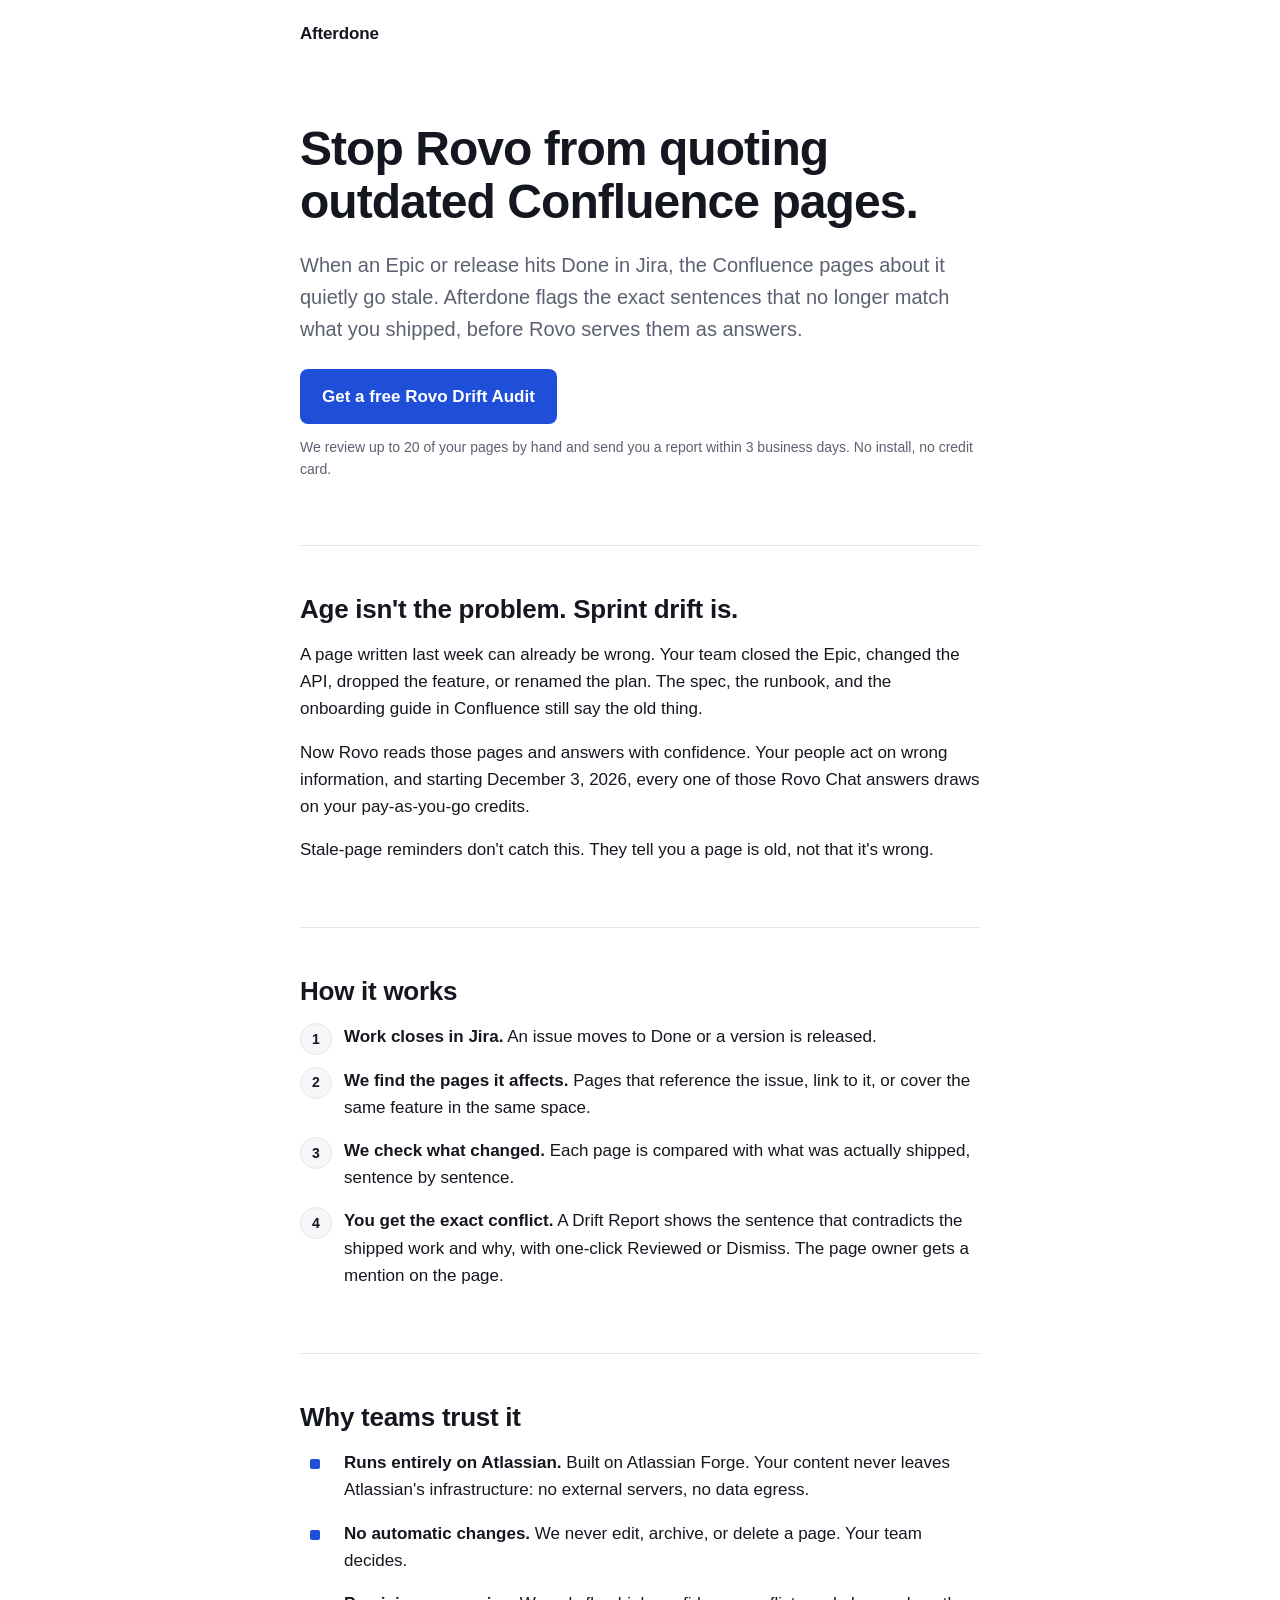
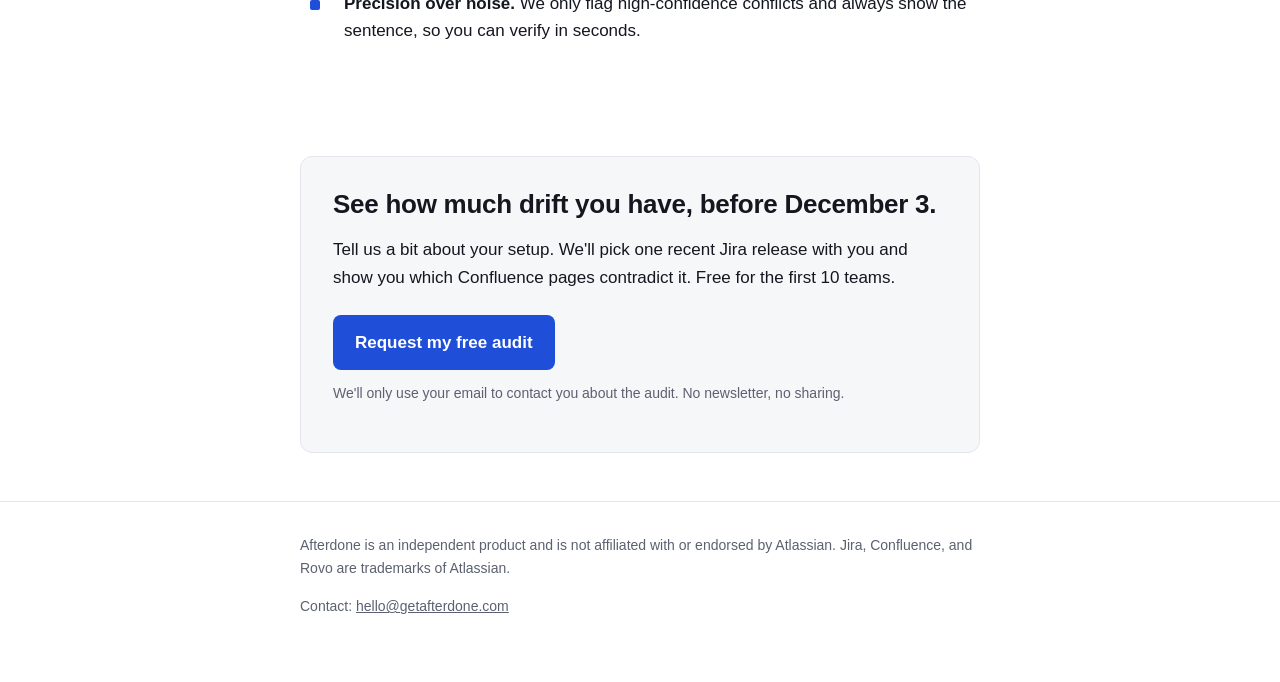
==== index.html @ 90072fae "Create index.html for Afterdone landing page This HTML file serves as the landing page for Afterdone" ====
<!doctype html>
<html lang="en">
<head>
<meta charset="utf-8">
<meta name="viewport" content="width=device-width, initial-scale=1">
<title>Afterdone: catch Confluence pages that drift after Jira releases</title>
<meta name="description" content="Afterdone flags the exact Confluence sentences that no longer match what you shipped in Jira, before Rovo quotes them. Runs entirely on Atlassian.">
<style>
:root{--ink:#14171f;--muted:#5b6170;--line:#e4e6eb;--bg:#fff;--soft:#f6f7f9;--accent:#1f4fd8;--accent-ink:#fff}
*{box-sizing:border-box}
body{margin:0;background:var(--bg);color:var(--ink);font:17px/1.6 -apple-system,BlinkMacSystemFont,"Segoe UI",Inter,Roboto,Helvetica,Arial,sans-serif}
.wrap{max-width:720px;margin:0 auto;padding:0 20px}
header{padding:20px 0}
.logo{font-weight:700;letter-spacing:-.01em}
.hero{padding:56px 0 48px}
h1{font-size:clamp(32px,6vw,48px);line-height:1.1;letter-spacing:-.02em;margin:0 0 20px}
h2{font-size:26px;line-height:1.2;letter-spacing:-.01em;margin:0 0 16px}
p{margin:0 0 16px}
.lead{font-size:20px;color:var(--muted)}
.btn{display:inline-block;background:var(--accent);color:var(--accent-ink);text-decoration:none;font-weight:600;padding:14px 22px;border-radius:8px;margin:8px 0 12px}
.btn:hover{filter:brightness(1.1)}
.note{font-size:14px;color:var(--muted)}
section{padding:48px 0;border-top:1px solid var(--line)}
ol,ul{margin:0;padding:0;list-style:none}
li{margin:0 0 16px;padding-left:44px;position:relative}
ol{counter-reset:s}
ol li::before{counter-increment:s;content:counter(s);position:absolute;left:0;top:0;width:30px;height:30px;border-radius:50%;background:var(--soft);border:1px solid var(--line);font-weight:700;font-size:14px;display:flex;align-items:center;justify-content:center}
ul li::before{content:"";position:absolute;left:10px;top:10px;width:10px;height:10px;border-radius:2px;background:var(--accent)}
.cta{background:var(--soft);border:1px solid var(--line);border-radius:12px;padding:32px;margin:48px 0}
footer{padding:32px 0 48px;border-top:1px solid var(--line);font-size:14px;color:var(--muted)}
footer a{color:inherit}
</style>
</head>
<body>
<div class="wrap">
<header><span class="logo">Afterdone</span></header>

<div class="hero">
<h1>Stop Rovo from quoting outdated Confluence pages.</h1>
<p class="lead">When an Epic or release hits Done in Jira, the Confluence pages about it quietly go stale. Afterdone flags the exact sentences that no longer match what you shipped, before Rovo serves them as answers.</p>
<a class="btn" href="https://tally.so/r/LDpX9y">Get a free Rovo Drift Audit</a>
<p class="note">We review up to 20 of your pages by hand and send you a report within 3 business days. No install, no credit card.</p>
</div>

<section>
<h2>Age isn't the problem. Sprint drift is.</h2>
<p>A page written last week can already be wrong. Your team closed the Epic, changed the API, dropped the feature, or renamed the plan. The spec, the runbook, and the onboarding guide in Confluence still say the old thing.</p>
<p>Now Rovo reads those pages and answers with confidence. Your people act on wrong information, and starting December 3, 2026, every one of those Rovo Chat answers draws on your pay-as-you-go credits.</p>
<p>Stale-page reminders don't catch this. They tell you a page is old, not that it's wrong.</p>
</section>

<section>
<h2>How it works</h2>
<ol>
<li><strong>Work closes in Jira.</strong> An issue moves to Done or a version is released.</li>
<li><strong>We find the pages it affects.</strong> Pages that reference the issue, link to it, or cover the same feature in the same space.</li>
<li><strong>We check what changed.</strong> Each page is compared with what was actually shipped, sentence by sentence.</li>
<li><strong>You get the exact conflict.</strong> A Drift Report shows the sentence that contradicts the shipped work and why, with one-click Reviewed or Dismiss. The page owner gets a mention on the page.</li>
</ol>
</section>

<section>
<h2>Why teams trust it</h2>
<ul>
<li><strong>Runs entirely on Atlassian.</strong> Built on Atlassian Forge. Your content never leaves Atlassian's infrastructure: no external servers, no data egress.</li>
<li><strong>No automatic changes.</strong> We never edit, archive, or delete a page. Your team decides.</li>
<li><strong>Precision over noise.</strong> We only flag high-confidence conflicts and always show the sentence, so you can verify in seconds.</li>
</ul>
</section>

<div class="cta">
<h2>See how much drift you have, before December 3.</h2>
<p>Tell us a bit about your setup. We'll pick one recent Jira release with you and show you which Confluence pages contradict it. Free for the first 10 teams.</p>
<a class="btn" href="https://tally.so/r/LDpX9y">Request my free audit</a>
<p class="note">We'll only use your email to contact you about the audit. No newsletter, no sharing.</p>
</div>
</div>

<footer>
<div class="wrap">
<p>Afterdone is an independent product and is not affiliated with or endorsed by Atlassian. Jira, Confluence, and Rovo are trademarks of Atlassian.</p>
<p>Contact: <a href="mailto:hello@getafterdone.com">hello@getafterdone.com</a></p>
</div>
</footer>
</body>
</html>
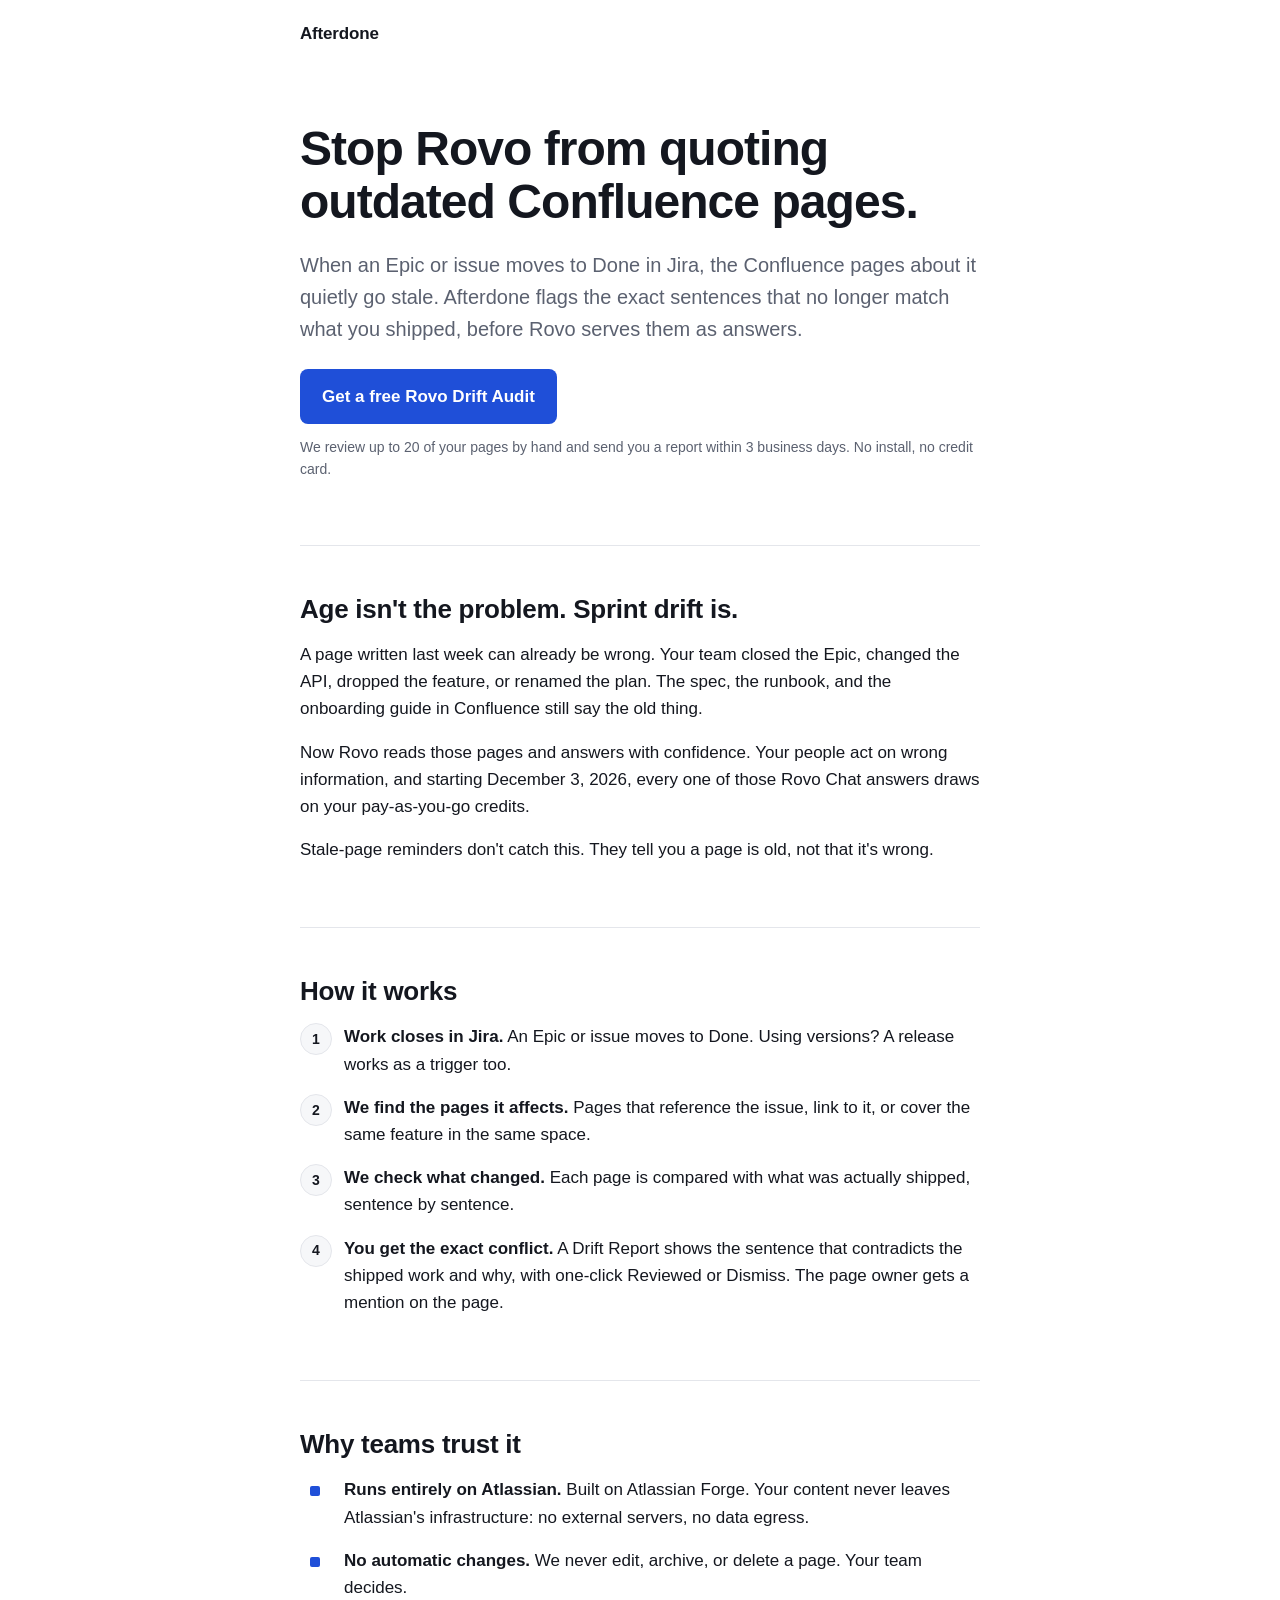
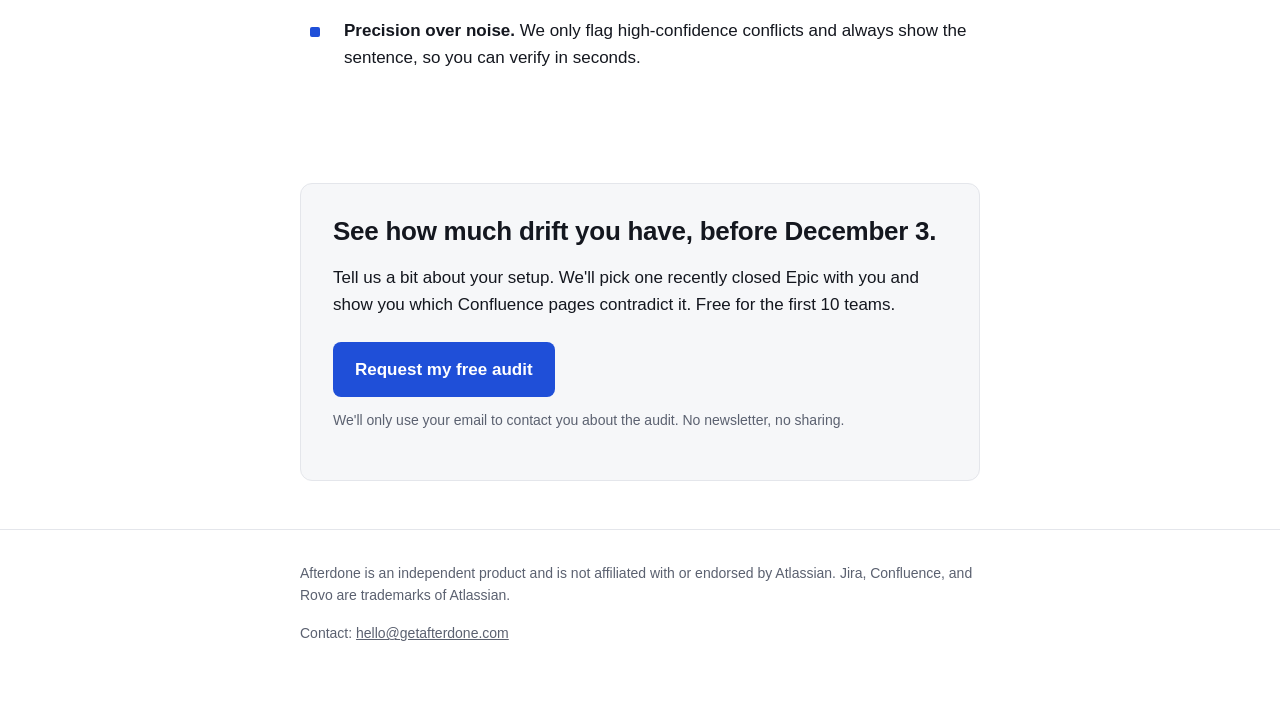
==== commit aa93fc99: "Lead with Epic/issue Done as trigger, releases secondary" ====
--- a/index.html
+++ b/index.html
@@ -3,7 +3,7 @@
 <head>
 <meta charset="utf-8">
 <meta name="viewport" content="width=device-width, initial-scale=1">
-<title>Afterdone: catch Confluence pages that drift after Jira releases</title>
+<title>Afterdone: catch Confluence pages that drift after Jira work ships</title>
 <meta name="description" content="Afterdone flags the exact Confluence sentences that no longer match what you shipped in Jira, before Rovo quotes them. Runs entirely on Atlassian.">
 <style>
 :root{--ink:#14171f;--muted:#5b6170;--line:#e4e6eb;--bg:#fff;--soft:#f6f7f9;--accent:#1f4fd8;--accent-ink:#fff}
@@ -37,7 +37,7 @@
 
 <div class="hero">
 <h1>Stop Rovo from quoting outdated Confluence pages.</h1>
-<p class="lead">When an Epic or release hits Done in Jira, the Confluence pages about it quietly go stale. Afterdone flags the exact sentences that no longer match what you shipped, before Rovo serves them as answers.</p>
+<p class="lead">When an Epic or issue moves to Done in Jira, the Confluence pages about it quietly go stale. Afterdone flags the exact sentences that no longer match what you shipped, before Rovo serves them as answers.</p>
 <a class="btn" href="https://tally.so/r/LDpX9y">Get a free Rovo Drift Audit</a>
 <p class="note">We review up to 20 of your pages by hand and send you a report within 3 business days. No install, no credit card.</p>
 </div>
@@ -52,7 +52,7 @@
 <section>
 <h2>How it works</h2>
 <ol>
-<li><strong>Work closes in Jira.</strong> An issue moves to Done or a version is released.</li>
+<li><strong>Work closes in Jira.</strong> An Epic or issue moves to Done. Using versions? A release works as a trigger too.</li>
 <li><strong>We find the pages it affects.</strong> Pages that reference the issue, link to it, or cover the same feature in the same space.</li>
 <li><strong>We check what changed.</strong> Each page is compared with what was actually shipped, sentence by sentence.</li>
 <li><strong>You get the exact conflict.</strong> A Drift Report shows the sentence that contradicts the shipped work and why, with one-click Reviewed or Dismiss. The page owner gets a mention on the page.</li>
@@ -70,7 +70,7 @@
 
 <div class="cta">
 <h2>See how much drift you have, before December 3.</h2>
-<p>Tell us a bit about your setup. We'll pick one recent Jira release with you and show you which Confluence pages contradict it. Free for the first 10 teams.</p>
+<p>Tell us a bit about your setup. We'll pick one recently closed Epic with you and show you which Confluence pages contradict it. Free for the first 10 teams.</p>
 <a class="btn" href="https://tally.so/r/LDpX9y">Request my free audit</a>
 <p class="note">We'll only use your email to contact you about the audit. No newsletter, no sharing.</p>
 </div>
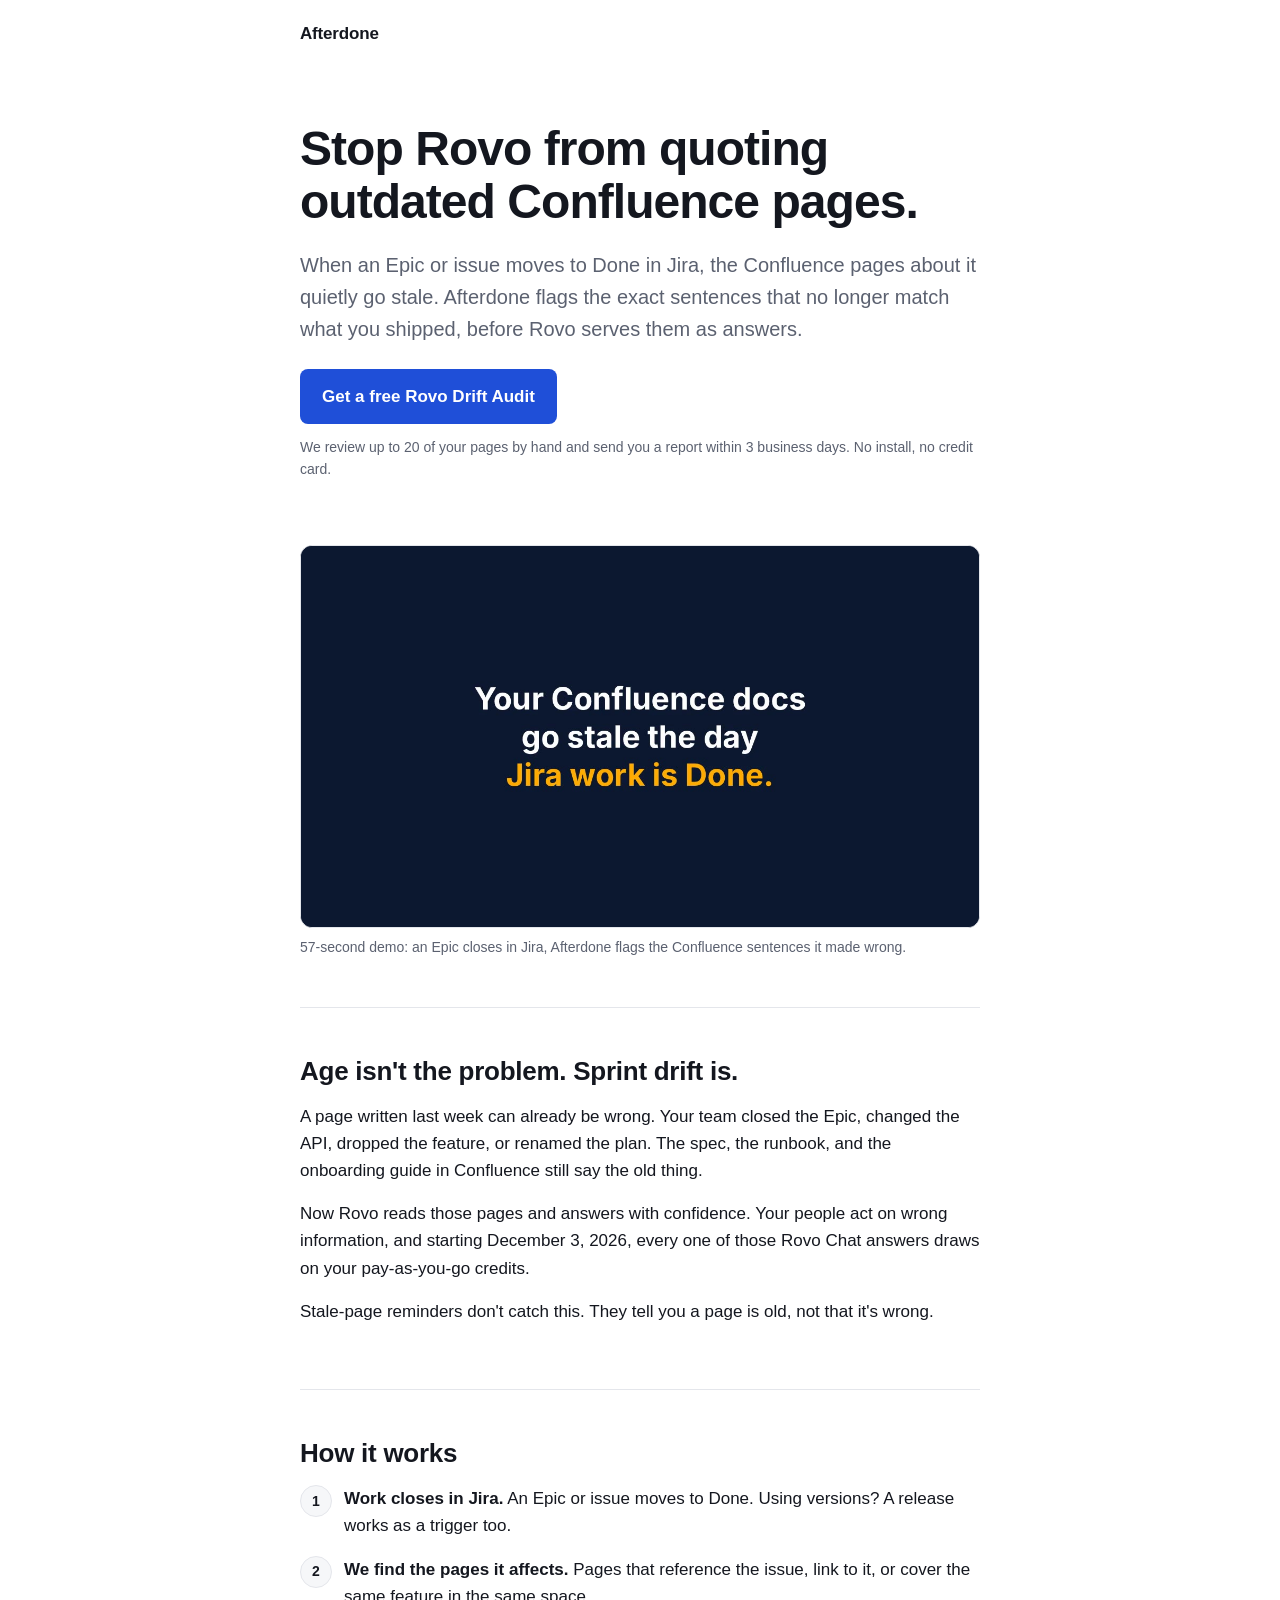
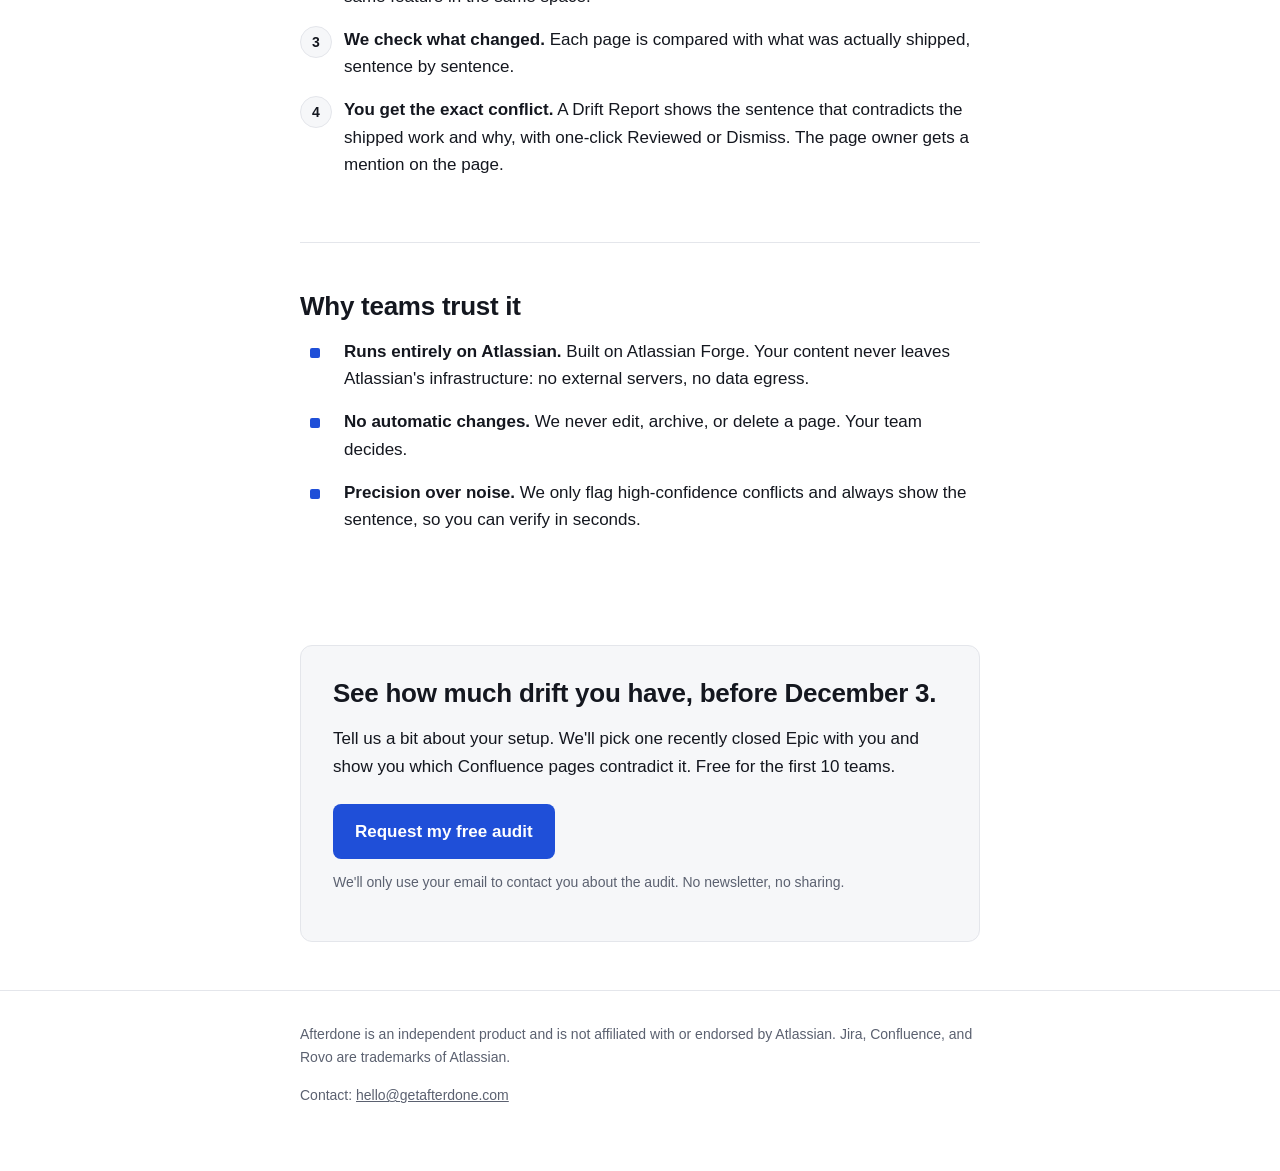
==== commit 33147335: "Add demo video below hero" ====
--- a/index.html
+++ b/index.html
@@ -29,6 +29,9 @@
 .cta{background:var(--soft);border:1px solid var(--line);border-radius:12px;padding:32px;margin:48px 0}
 footer{padding:32px 0 48px;border-top:1px solid var(--line);font-size:14px;color:var(--muted)}
 footer a{color:inherit}
+.demo{margin:0 0 48px}
+.demo video{display:block;width:100%;height:auto;border-radius:12px;border:1px solid var(--line);background:#0d1830}
+.demo figcaption{font-size:14px;color:var(--muted);margin-top:8px}
 </style>
 </head>
 <body>
@@ -41,6 +44,13 @@
 <a class="btn" href="https://tally.so/r/LDpX9y">Get a free Rovo Drift Audit</a>
 <p class="note">We review up to 20 of your pages by hand and send you a report within 3 business days. No install, no credit card.</p>
 </div>
+
+<figure class="demo">
+<video autoplay muted loop playsinline preload="metadata" poster="media/afterdone-demo-poster.jpg" aria-label="Afterdone demo: a Jira issue moves to Done and the Drift Report shows the Confluence sentences that now contradict it">
+<source src="media/afterdone-demo.mp4" type="video/mp4">
+</video>
+<figcaption>57-second demo: an Epic closes in Jira, Afterdone flags the Confluence sentences it made wrong.</figcaption>
+</figure>
 
 <section>
 <h2>Age isn't the problem. Sprint drift is.</h2>
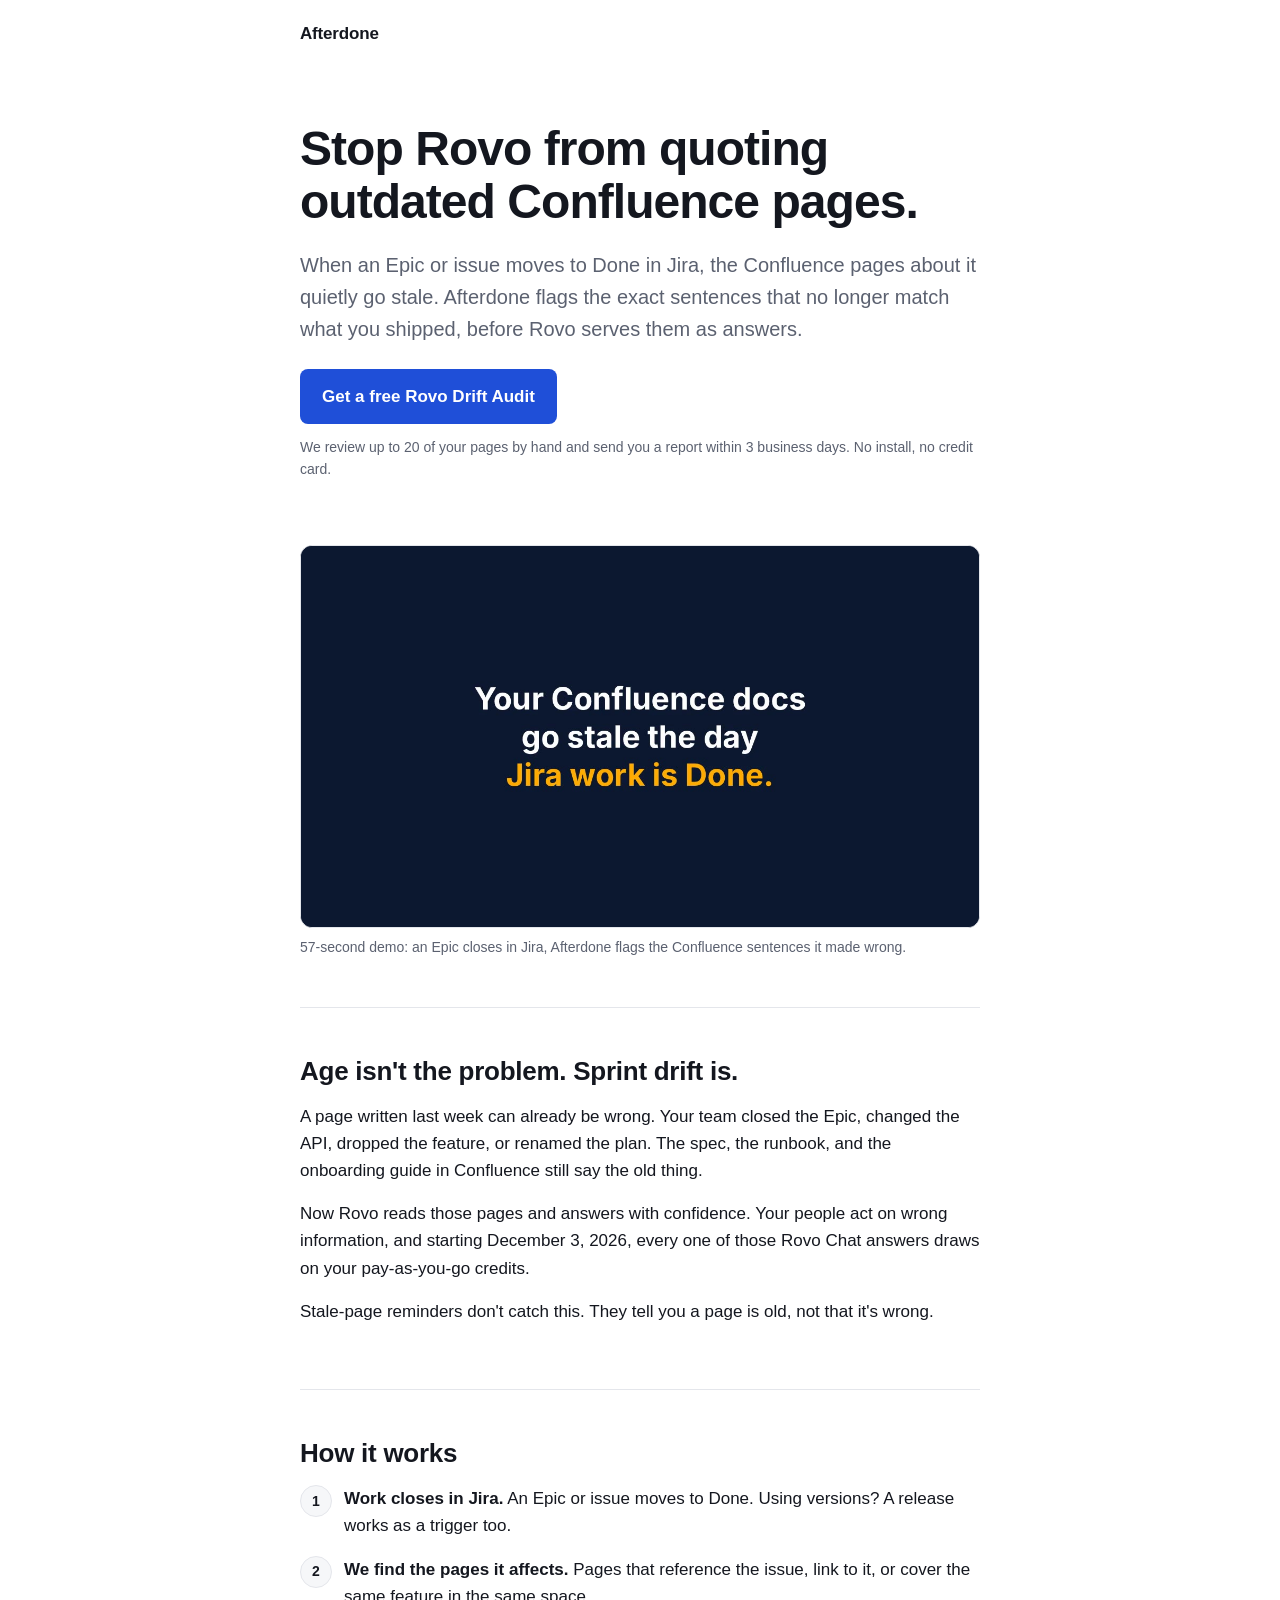
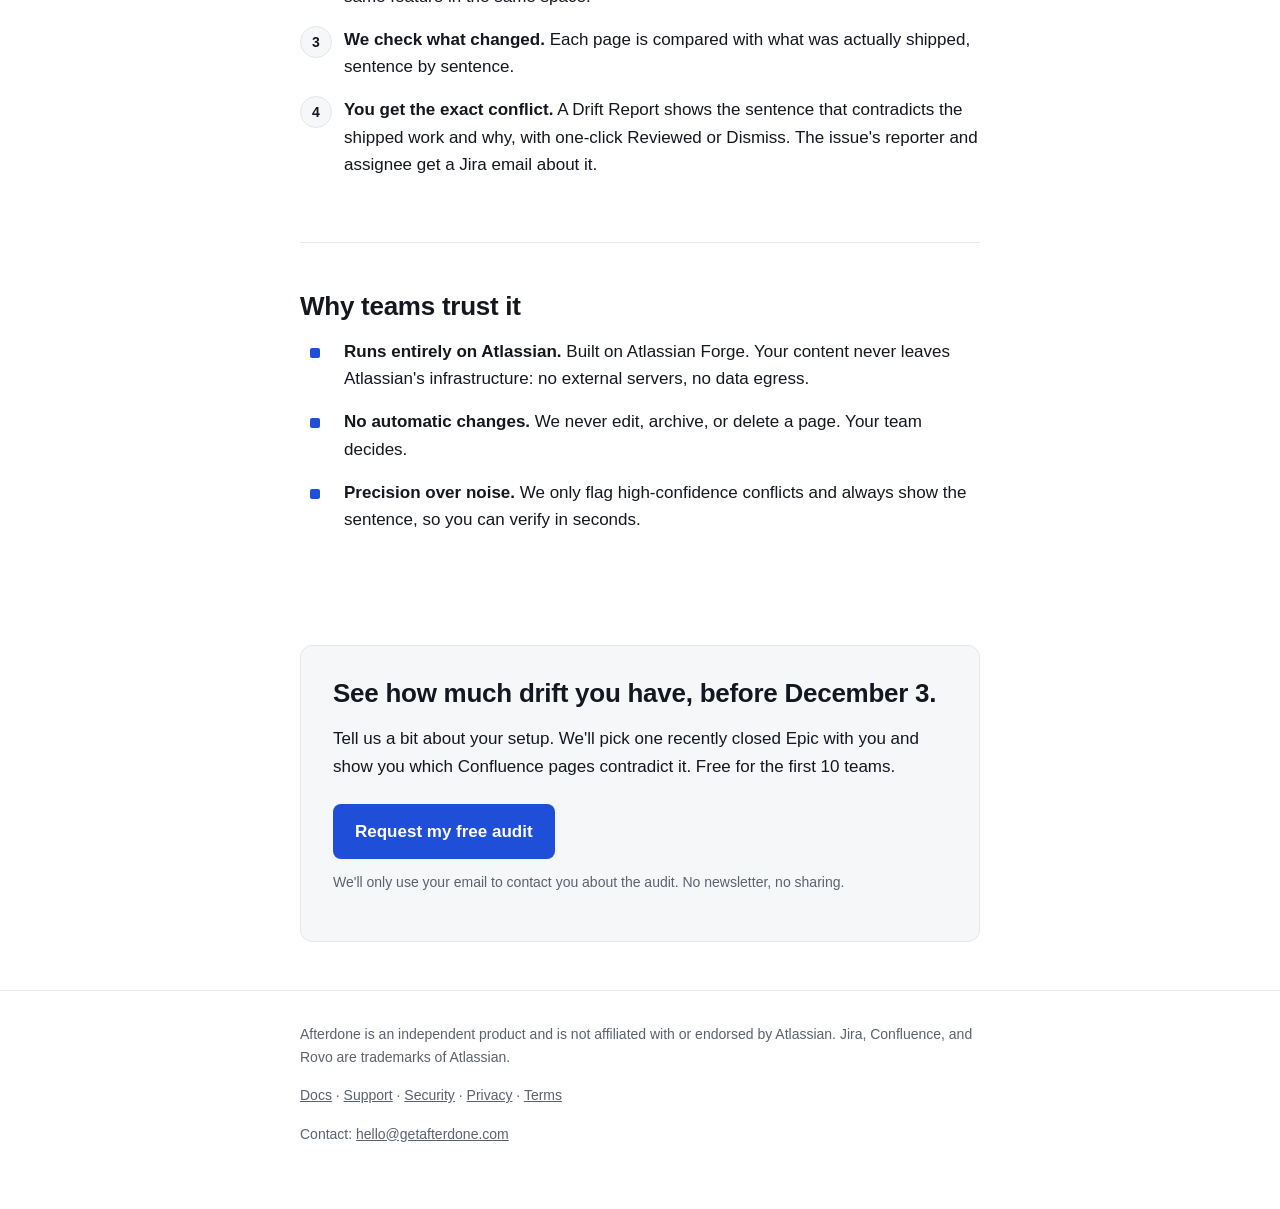
==== commit 80131935: "Footer links to docs, support, security, privacy, terms; fix notification copy" ====
--- a/index.html
+++ b/index.html
@@ -65,7 +65,7 @@
 <li><strong>Work closes in Jira.</strong> An Epic or issue moves to Done. Using versions? A release works as a trigger too.</li>
 <li><strong>We find the pages it affects.</strong> Pages that reference the issue, link to it, or cover the same feature in the same space.</li>
 <li><strong>We check what changed.</strong> Each page is compared with what was actually shipped, sentence by sentence.</li>
-<li><strong>You get the exact conflict.</strong> A Drift Report shows the sentence that contradicts the shipped work and why, with one-click Reviewed or Dismiss. The page owner gets a mention on the page.</li>
+<li><strong>You get the exact conflict.</strong> A Drift Report shows the sentence that contradicts the shipped work and why, with one-click Reviewed or Dismiss. The issue's reporter and assignee get a Jira email about it.</li>
 </ol>
 </section>
 
@@ -89,6 +89,7 @@
 <footer>
 <div class="wrap">
 <p>Afterdone is an independent product and is not affiliated with or endorsed by Atlassian. Jira, Confluence, and Rovo are trademarks of Atlassian.</p>
+<p><a href="/docs/">Docs</a> · <a href="/support/">Support</a> · <a href="/security/">Security</a> · <a href="/privacy/">Privacy</a> · <a href="/terms/">Terms</a></p>
 <p>Contact: <a href="mailto:hello@getafterdone.com">hello@getafterdone.com</a></p>
 </div>
 </footer>
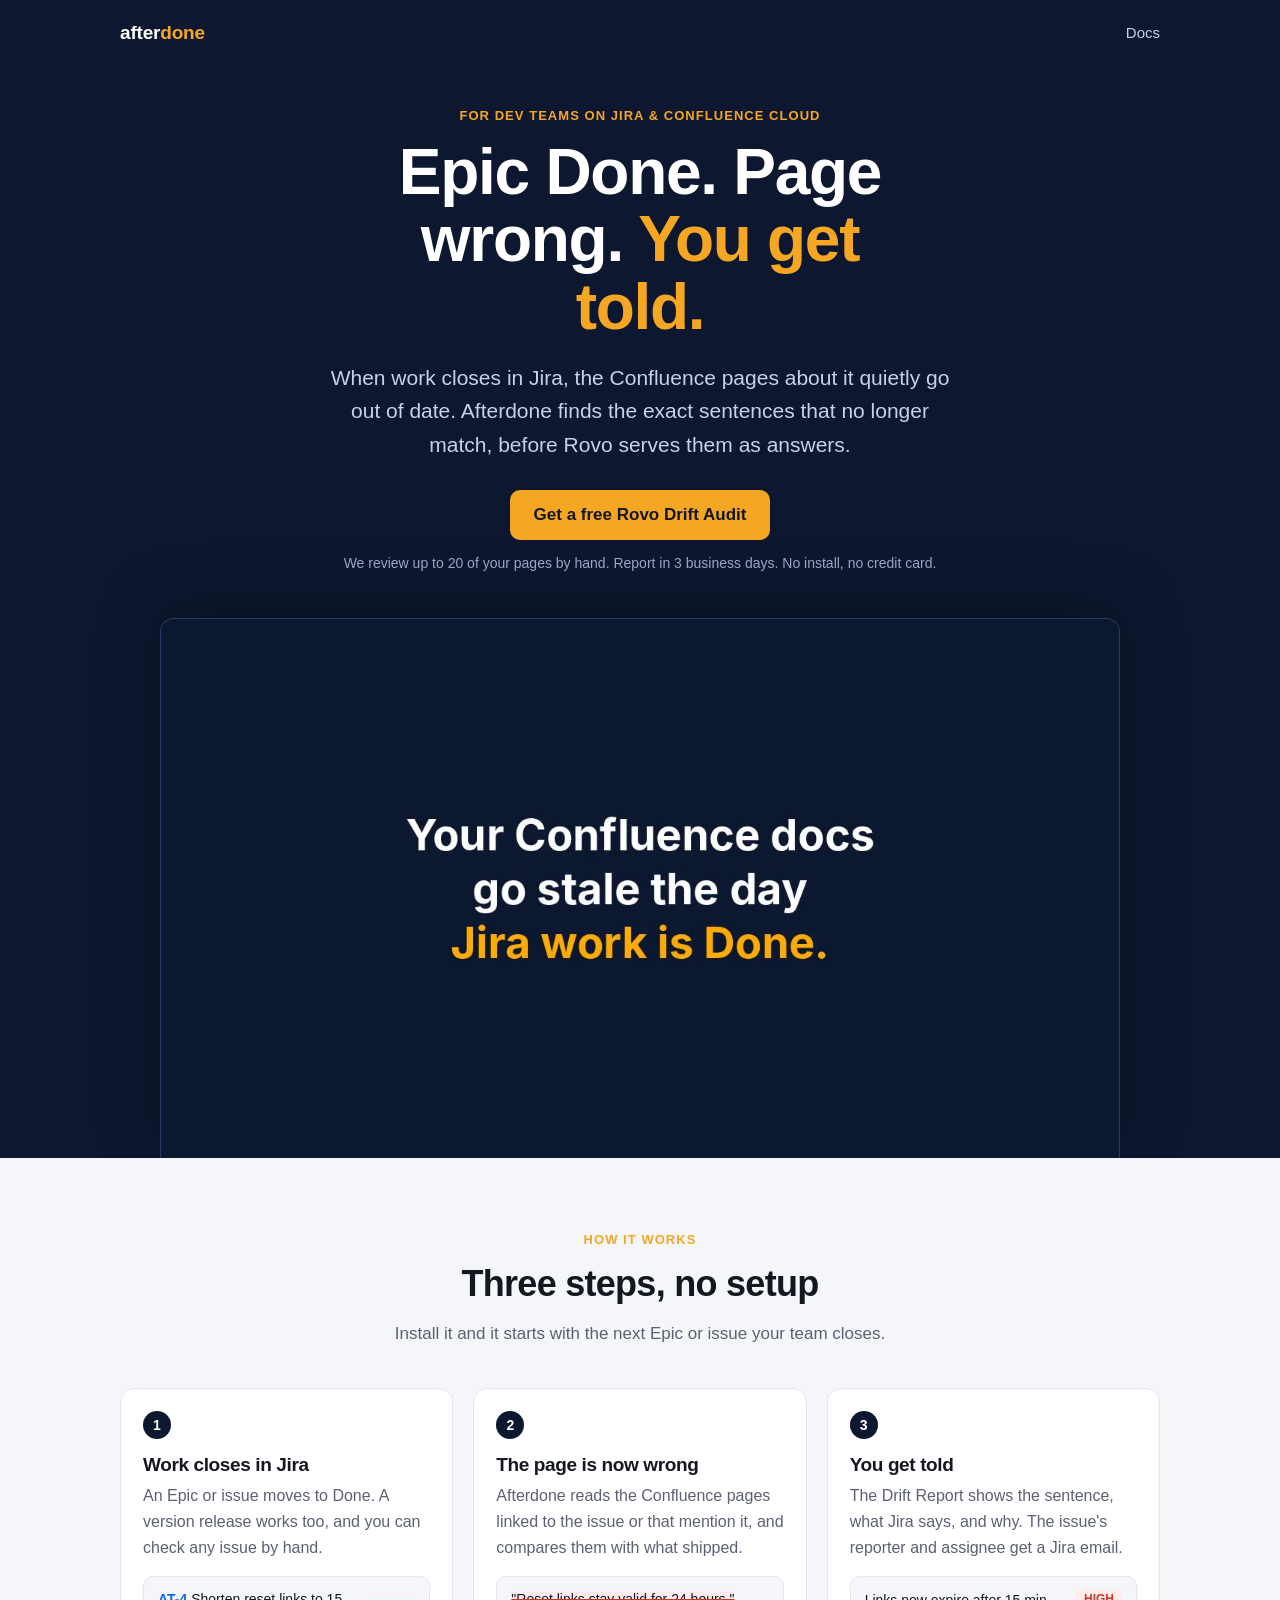
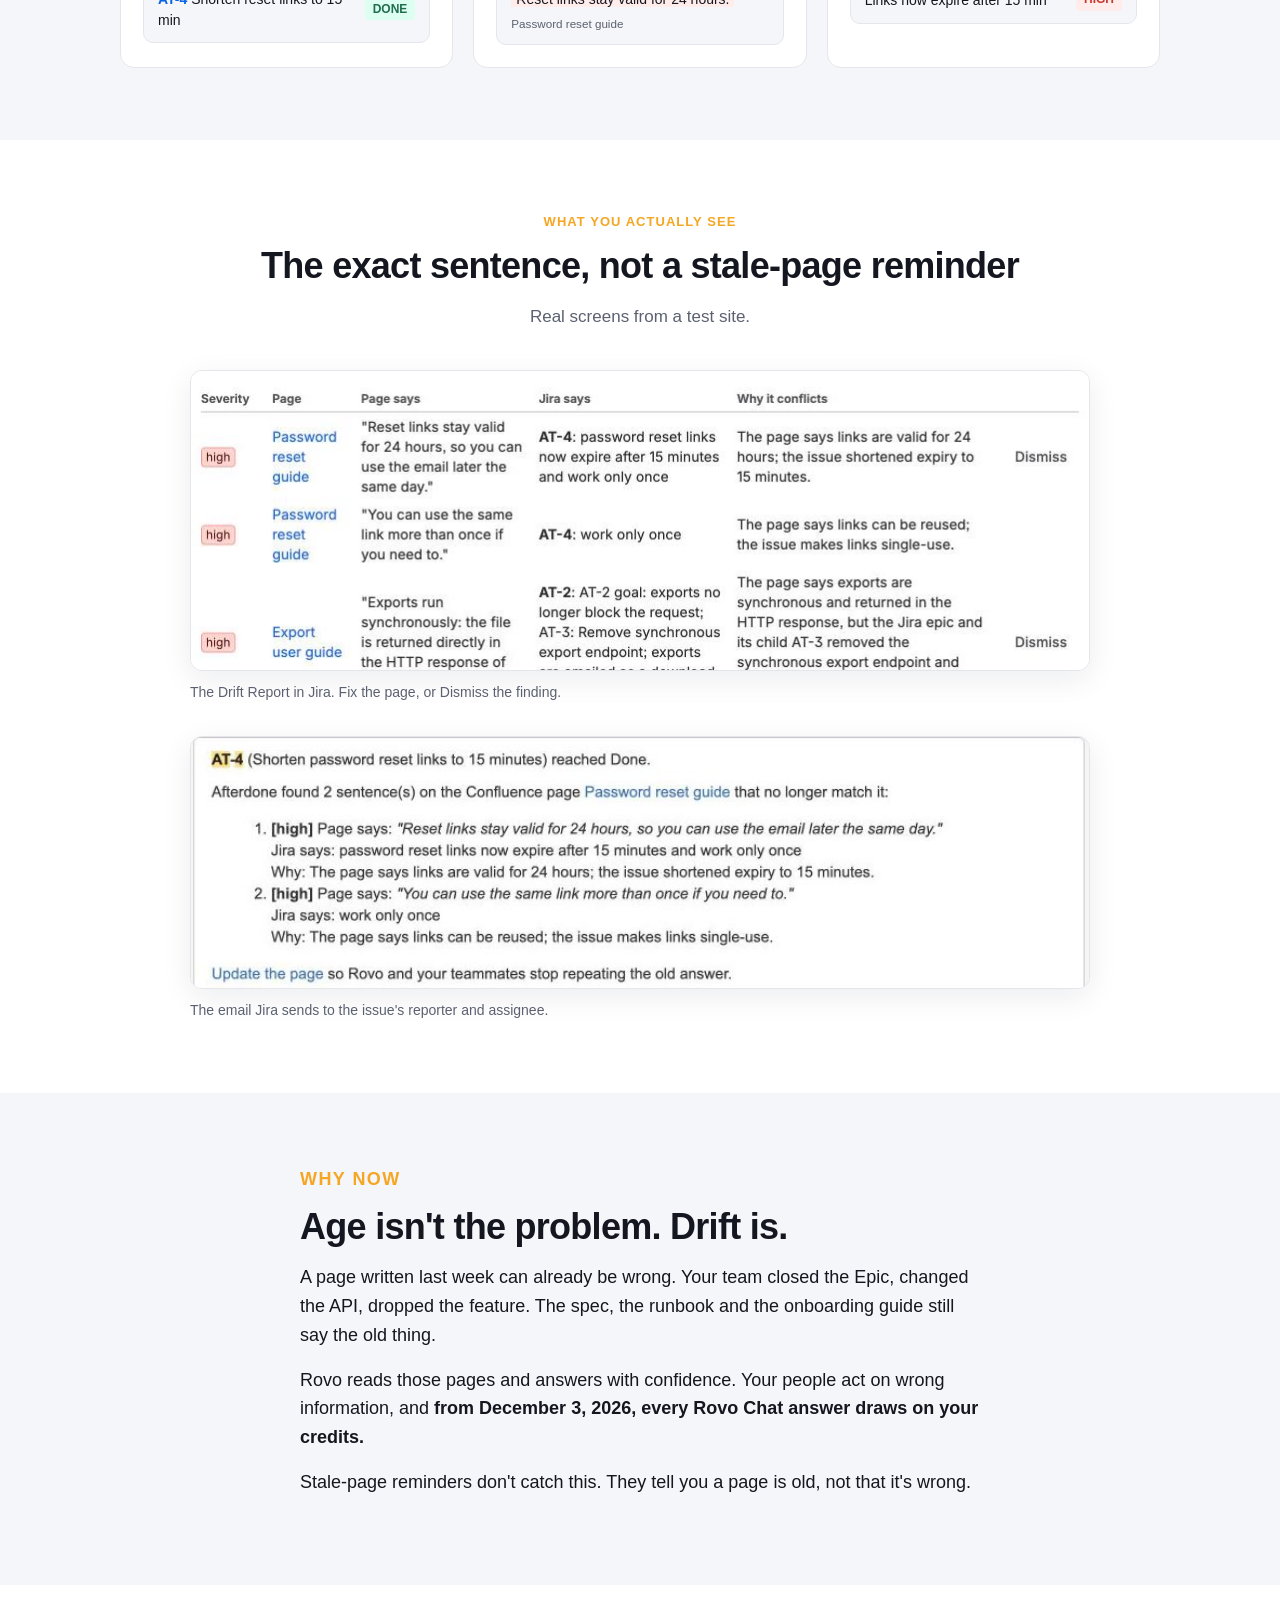
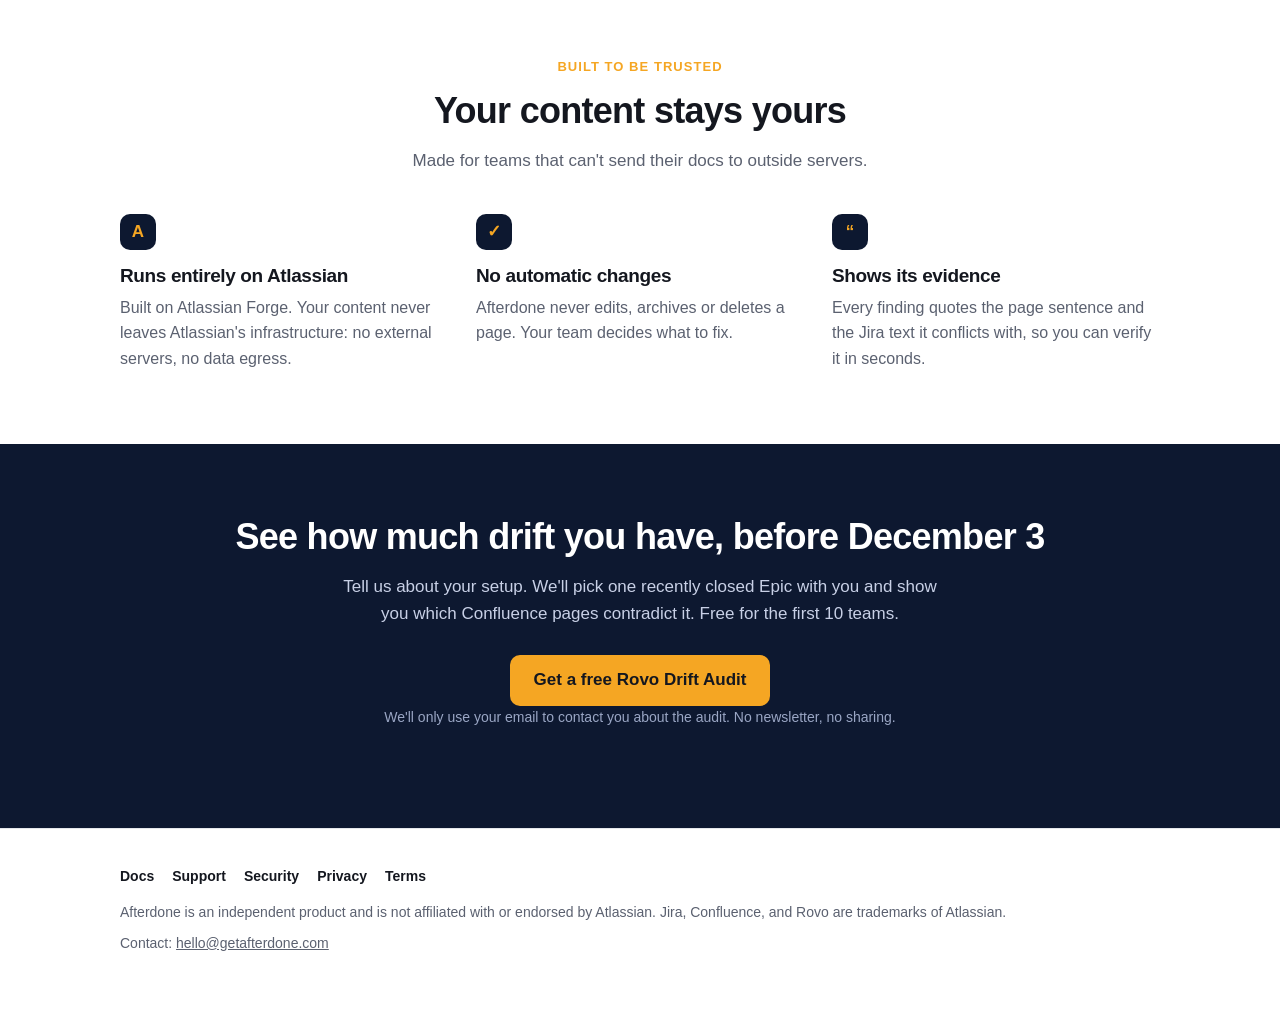
==== commit fd1b5a83: "Restyle landing: clearer hierarchy, product proof, single CTA" ====
--- a/index.html
+++ b/index.html
@@ -4,94 +4,209 @@
 <meta charset="utf-8">
 <meta name="viewport" content="width=device-width, initial-scale=1">
 <title>Afterdone: catch Confluence pages that drift after Jira work ships</title>
-<meta name="description" content="Afterdone flags the exact Confluence sentences that no longer match what you shipped in Jira, before Rovo quotes them. Runs entirely on Atlassian.">
+<meta name="description" content="When an Epic moves to Done in Jira, Afterdone finds the Confluence sentences it made wrong and tells you, before Rovo quotes them. Runs entirely on Atlassian.">
+<meta property="og:title" content="Afterdone: Epic Done. Page wrong. You get told.">
+<meta property="og:description" content="Afterdone finds the Confluence sentences that Jira work made wrong, before Rovo quotes them.">
+<meta property="og:image" content="https://getafterdone.com/media/drift-report.jpg">
+<meta name="theme-color" content="#0d1830">
 <style>
-:root{--ink:#14171f;--muted:#5b6170;--line:#e4e6eb;--bg:#fff;--soft:#f6f7f9;--accent:#1f4fd8;--accent-ink:#fff}
+:root{--navy:#0d1830;--navy-2:#16244a;--ink:#14171f;--muted:#5b6170;--line:#e4e6eb;--bg:#fff;--soft:#f5f6f9;--amber:#f5a623;--amber-ink:#14171f;--red:#c9372c;--red-bg:#ffeceb;--green:#216e4e;--green-bg:#dcfff1}
 *{box-sizing:border-box}
+html{-webkit-text-size-adjust:100%}
 body{margin:0;background:var(--bg);color:var(--ink);font:17px/1.6 -apple-system,BlinkMacSystemFont,"Segoe UI",Inter,Roboto,Helvetica,Arial,sans-serif}
-.wrap{max-width:720px;margin:0 auto;padding:0 20px}
-header{padding:20px 0}
-.logo{font-weight:700;letter-spacing:-.01em}
-.hero{padding:56px 0 48px}
-h1{font-size:clamp(32px,6vw,48px);line-height:1.1;letter-spacing:-.02em;margin:0 0 20px}
-h2{font-size:26px;line-height:1.2;letter-spacing:-.01em;margin:0 0 16px}
+img,video{max-width:100%;display:block}
+a{color:inherit}
+.wrap{max-width:1080px;margin:0 auto;padding:0 20px}
+.narrow{max-width:720px}
+.btn{display:inline-block;background:var(--amber);color:var(--amber-ink);text-decoration:none;font-weight:700;padding:15px 24px;border-radius:10px;line-height:1.2}
+.btn:hover{filter:brightness(1.06)}
+.btn:focus-visible{outline:3px solid #fff;outline-offset:3px}
+.note{font-size:14px;color:var(--muted);margin:12px 0 0}
+.eyebrow{font-size:13px;font-weight:700;letter-spacing:.08em;text-transform:uppercase;color:var(--amber);margin:0 0 12px}
+h1,h2,h3{letter-spacing:-.02em;margin:0}
+h2{font-size:clamp(26px,4vw,36px);line-height:1.15;margin-bottom:16px}
+h3{font-size:19px;line-height:1.3;margin-bottom:6px}
 p{margin:0 0 16px}
-.lead{font-size:20px;color:var(--muted)}
-.btn{display:inline-block;background:var(--accent);color:var(--accent-ink);text-decoration:none;font-weight:600;padding:14px 22px;border-radius:8px;margin:8px 0 12px}
-.btn:hover{filter:brightness(1.1)}
-.note{font-size:14px;color:var(--muted)}
-section{padding:48px 0;border-top:1px solid var(--line)}
-ol,ul{margin:0;padding:0;list-style:none}
-li{margin:0 0 16px;padding-left:44px;position:relative}
-ol{counter-reset:s}
-ol li::before{counter-increment:s;content:counter(s);position:absolute;left:0;top:0;width:30px;height:30px;border-radius:50%;background:var(--soft);border:1px solid var(--line);font-weight:700;font-size:14px;display:flex;align-items:center;justify-content:center}
-ul li::before{content:"";position:absolute;left:10px;top:10px;width:10px;height:10px;border-radius:2px;background:var(--accent)}
-.cta{background:var(--soft);border:1px solid var(--line);border-radius:12px;padding:32px;margin:48px 0}
-footer{padding:32px 0 48px;border-top:1px solid var(--line);font-size:14px;color:var(--muted)}
-footer a{color:inherit}
-.demo{margin:0 0 48px}
-.demo video{display:block;width:100%;height:auto;border-radius:12px;border:1px solid var(--line);background:#0d1830}
-.demo figcaption{font-size:14px;color:var(--muted);margin-top:8px}
+
+/* top */
+.top{background:var(--navy);color:#fff}
+.bar{display:flex;align-items:center;justify-content:space-between;padding:18px 0}
+.logo{font-weight:800;font-size:19px;text-decoration:none;color:#fff;letter-spacing:-.01em}
+.logo span{color:var(--amber)}
+.bar .link{font-size:15px;color:#c8d0e6;text-decoration:none}
+.bar .link:hover{color:#fff}
+.hero{padding:40px 0 0;text-align:center}
+.hero h1{font-size:clamp(36px,7vw,64px);line-height:1.05;margin:0 auto 20px;max-width:15ch}
+.hero h1 em{font-style:normal;color:var(--amber)}
+.hero .lead{font-size:clamp(18px,2.4vw,21px);color:#c8d0e6;max-width:640px;margin:0 auto 28px}
+.hero .note{color:#9aa6c4}
+.shot{margin:44px auto 0;max-width:960px;border-radius:14px 14px 0 0;overflow:hidden;box-shadow:0 -10px 60px rgba(0,0,0,.35);border:1px solid #2a3a66;border-bottom:0;background:var(--navy-2)}
+.shot video{width:100%;height:auto;aspect-ratio:16/9;object-fit:cover}
+
+/* flow */
+section{padding:72px 0}
+.soft{background:var(--soft)}
+.center{text-align:center}
+.center .sub{color:var(--muted);max-width:620px;margin:0 auto 40px}
+.flow{display:grid;grid-template-columns:repeat(3,1fr);gap:20px;counter-reset:step}
+.card{background:#fff;border:1px solid var(--line);border-radius:14px;padding:22px;text-align:left;position:relative}
+.card .n{display:inline-flex;align-items:center;justify-content:center;width:28px;height:28px;border-radius:50%;background:var(--navy);color:#fff;font-weight:700;font-size:14px;margin-bottom:14px}
+.card p{color:var(--muted);font-size:16px;margin:0 0 16px}
+.mock{border:1px solid var(--line);border-radius:10px;padding:12px 14px;font-size:14px;line-height:1.45;background:var(--soft)}
+.mock .row{display:flex;align-items:center;justify-content:space-between;gap:10px}
+.key{font-weight:700;color:#0c66e4}
+.lozenge{font-size:12px;font-weight:700;padding:2px 8px;border-radius:4px;text-transform:uppercase;white-space:nowrap}
+.done{background:var(--green-bg);color:var(--green)}
+.high{background:var(--red-bg);color:var(--red)}
+.strike{background:var(--red-bg);text-decoration:line-through;text-decoration-color:var(--red)}
+.mock small{display:block;color:var(--muted);margin-top:6px}
+
+/* proof */
+.proof{display:grid;grid-template-columns:1fr;gap:32px;max-width:900px;margin:0 auto}
+figure{margin:0}
+.frame{border:1px solid var(--line);border-radius:12px;overflow:hidden;background:#fff;box-shadow:0 8px 30px rgba(13,24,48,.08)}
+.frame img{width:100%;height:auto}
+figcaption{font-size:14px;color:var(--muted);margin-top:10px}
+
+/* why */
+.why{display:grid;grid-template-columns:repeat(3,1fr);gap:28px}
+.why p{color:var(--muted);font-size:16px;margin:0}
+.ico{width:36px;height:36px;border-radius:10px;background:var(--navy);color:var(--amber);display:flex;align-items:center;justify-content:center;font-weight:800;margin-bottom:14px}
+
+/* problem */
+.problem p{font-size:18px}
+.problem strong{color:var(--ink)}
+
+/* cta */
+.cta{background:var(--navy);color:#fff;text-align:center}
+.cta h2{color:#fff}
+.cta p{color:#c8d0e6;max-width:600px;margin:0 auto 28px}
+.cta .note{color:#9aa6c4}
+
+footer{padding:36px 0 48px;font-size:14px;color:var(--muted);border-top:1px solid var(--line)}
+footer nav{display:flex;flex-wrap:wrap;gap:6px 18px;margin-bottom:14px}
+footer nav a{text-decoration:none;color:var(--ink);font-weight:600}
+footer nav a:hover{text-decoration:underline}
+footer p{margin:0 0 8px}
+
+@media (max-width:860px){
+  .flow,.why{grid-template-columns:1fr}
+  .proof{grid-template-columns:1fr}
+  section{padding:56px 0}
+}
+@media (max-width:480px){
+  .wrap{padding:0 16px}
+  .hero{padding-top:24px}
+  .btn{display:block;text-align:center}
+  .shot{margin-top:32px;border-radius:10px 10px 0 0}
+  .frame{overflow-x:auto;-webkit-overflow-scrolling:touch}
+  .frame img{width:640px;max-width:none}
+  .proof figcaption::after{content:" Swipe to see more.";}
+}
+@media (prefers-reduced-motion:reduce){.shot video{display:none}.shot{background:url(media/afterdone-demo-poster.jpg) center/cover;aspect-ratio:16/9}}
 </style>
 </head>
 <body>
-<div class="wrap">
-<header><span class="logo">Afterdone</span></header>
-
-<div class="hero">
-<h1>Stop Rovo from quoting outdated Confluence pages.</h1>
-<p class="lead">When an Epic or issue moves to Done in Jira, the Confluence pages about it quietly go stale. Afterdone flags the exact sentences that no longer match what you shipped, before Rovo serves them as answers.</p>
-<a class="btn" href="https://tally.so/r/LDpX9y">Get a free Rovo Drift Audit</a>
-<p class="note">We review up to 20 of your pages by hand and send you a report within 3 business days. No install, no credit card.</p>
+
+<div class="top">
+  <div class="wrap">
+    <div class="bar">
+      <a class="logo" href="/">after<span>done</span></a>
+      <a class="link" href="/docs/">Docs</a>
+    </div>
+    <div class="hero">
+      <p class="eyebrow">For dev teams on Jira &amp; Confluence Cloud</p>
+      <h1>Epic Done. Page wrong. <em>You get told.</em></h1>
+      <p class="lead">When work closes in Jira, the Confluence pages about it quietly go out of date. Afterdone finds the exact sentences that no longer match, before Rovo serves them as answers.</p>
+      <a class="btn" href="https://tally.so/r/LDpX9y">Get a free Rovo Drift Audit</a>
+      <p class="note">We review up to 20 of your pages by hand. Report in 3 business days. No install, no credit card.</p>
+    </div>
+    <div class="shot">
+      <video autoplay muted loop playsinline preload="metadata" poster="media/afterdone-demo-poster.jpg" aria-label="57-second demo: an Epic moves to Done in Jira and Afterdone shows the Confluence sentences that now contradict it"><source src="media/afterdone-demo.mp4" type="video/mp4"></video>
+    </div>
+  </div>
 </div>
 
-<figure class="demo">
-<video autoplay muted loop playsinline preload="metadata" poster="media/afterdone-demo-poster.jpg" aria-label="Afterdone demo: a Jira issue moves to Done and the Drift Report shows the Confluence sentences that now contradict it">
-<source src="media/afterdone-demo.mp4" type="video/mp4">
-</video>
-<figcaption>57-second demo: an Epic closes in Jira, Afterdone flags the Confluence sentences it made wrong.</figcaption>
-</figure>
+<section class="soft">
+  <div class="wrap center">
+    <p class="eyebrow">How it works</p>
+    <h2>Three steps, no setup</h2>
+    <p class="sub">Install it and it starts with the next Epic or issue your team closes.</p>
+    <div class="flow">
+      <div class="card">
+        <span class="n">1</span>
+        <h3>Work closes in Jira</h3>
+        <p>An Epic or issue moves to Done. A version release works too, and you can check any issue by hand.</p>
+        <div class="mock"><div class="row"><span><span class="key">AT-4</span> Shorten reset links to 15 min</span><span class="lozenge done">Done</span></div></div>
+      </div>
+      <div class="card">
+        <span class="n">2</span>
+        <h3>The page is now wrong</h3>
+        <p>Afterdone reads the Confluence pages linked to the issue or that mention it, and compares them with what shipped.</p>
+        <div class="mock"><span class="strike">"Reset links stay valid for 24 hours."</span><small>Password reset guide</small></div>
+      </div>
+      <div class="card">
+        <span class="n">3</span>
+        <h3>You get told</h3>
+        <p>The Drift Report shows the sentence, what Jira says, and why. The issue's reporter and assignee get a Jira email.</p>
+        <div class="mock"><div class="row"><span>Links now expire after 15 min</span><span class="lozenge high">High</span></div></div>
+      </div>
+    </div>
+  </div>
+</section>
 
 <section>
-<h2>Age isn't the problem. Sprint drift is.</h2>
-<p>A page written last week can already be wrong. Your team closed the Epic, changed the API, dropped the feature, or renamed the plan. The spec, the runbook, and the onboarding guide in Confluence still say the old thing.</p>
-<p>Now Rovo reads those pages and answers with confidence. Your people act on wrong information, and starting December 3, 2026, every one of those Rovo Chat answers draws on your pay-as-you-go credits.</p>
-<p>Stale-page reminders don't catch this. They tell you a page is old, not that it's wrong.</p>
+  <div class="wrap">
+    <div class="center"><p class="eyebrow">What you actually see</p><h2>The exact sentence, not a stale-page reminder</h2><p class="sub">Real screens from a test site.</p></div>
+    <div class="proof">
+      <figure>
+        <div class="frame"><img src="media/drift-report.jpg" width="900" height="300" loading="lazy" alt="Drift Report table: each row shows severity, the Confluence page, the sentence the page says, what Jira says, why it conflicts, and a Dismiss button"></div>
+        <figcaption>The Drift Report in Jira. Fix the page, or Dismiss the finding.</figcaption>
+      </figure>
+      <figure>
+        <div class="frame"><img src="media/jira-email.jpg" width="830" height="232" loading="lazy" alt="Jira email: AT-4 reached Done, and Afterdone found 2 sentences on the Password reset guide page that no longer match it"></div>
+        <figcaption>The email Jira sends to the issue's reporter and assignee.</figcaption>
+      </figure>
+    </div>
+  </div>
+</section>
+
+<section class="soft problem">
+  <div class="wrap narrow">
+    <p class="eyebrow">Why now</p>
+    <h2>Age isn't the problem. Drift is.</h2>
+    <p>A page written last week can already be wrong. Your team closed the Epic, changed the API, dropped the feature. The spec, the runbook and the onboarding guide still say the old thing.</p>
+    <p>Rovo reads those pages and answers with confidence. Your people act on wrong information, and <strong>from December 3, 2026, every Rovo Chat answer draws on your credits.</strong></p>
+    <p>Stale-page reminders don't catch this. They tell you a page is old, not that it's wrong.</p>
+  </div>
 </section>
 
 <section>
-<h2>How it works</h2>
-<ol>
-<li><strong>Work closes in Jira.</strong> An Epic or issue moves to Done. Using versions? A release works as a trigger too.</li>
-<li><strong>We find the pages it affects.</strong> Pages that reference the issue, link to it, or cover the same feature in the same space.</li>
-<li><strong>We check what changed.</strong> Each page is compared with what was actually shipped, sentence by sentence.</li>
-<li><strong>You get the exact conflict.</strong> A Drift Report shows the sentence that contradicts the shipped work and why, with one-click Reviewed or Dismiss. The issue's reporter and assignee get a Jira email about it.</li>
-</ol>
-</section>
-
-<section>
-<h2>Why teams trust it</h2>
-<ul>
-<li><strong>Runs entirely on Atlassian.</strong> Built on Atlassian Forge. Your content never leaves Atlassian's infrastructure: no external servers, no data egress.</li>
-<li><strong>No automatic changes.</strong> We never edit, archive, or delete a page. Your team decides.</li>
-<li><strong>Precision over noise.</strong> We only flag high-confidence conflicts and always show the sentence, so you can verify in seconds.</li>
-</ul>
-</section>
-
-<div class="cta">
-<h2>See how much drift you have, before December 3.</h2>
-<p>Tell us a bit about your setup. We'll pick one recently closed Epic with you and show you which Confluence pages contradict it. Free for the first 10 teams.</p>
-<a class="btn" href="https://tally.so/r/LDpX9y">Request my free audit</a>
-<p class="note">We'll only use your email to contact you about the audit. No newsletter, no sharing.</p>
-</div>
-</div>
+  <div class="wrap">
+    <div class="center"><p class="eyebrow">Built to be trusted</p><h2>Your content stays yours</h2><p class="sub">Made for teams that can't send their docs to outside servers.</p></div>
+    <div class="why">
+      <div><div class="ico">A</div><h3>Runs entirely on Atlassian</h3><p>Built on Atlassian Forge. Your content never leaves Atlassian's infrastructure: no external servers, no data egress.</p></div>
+      <div><div class="ico">✓</div><h3>No automatic changes</h3><p>Afterdone never edits, archives or deletes a page. Your team decides what to fix.</p></div>
+      <div><div class="ico">“</div><h3>Shows its evidence</h3><p>Every finding quotes the page sentence and the Jira text it conflicts with, so you can verify it in seconds.</p></div>
+    </div>
+  </div>
+</section>
+
+<section class="cta">
+  <div class="wrap">
+    <h2>See how much drift you have, before December 3</h2>
+    <p>Tell us about your setup. We'll pick one recently closed Epic with you and show you which Confluence pages contradict it. Free for the first 10 teams.</p>
+    <a class="btn" href="https://tally.so/r/LDpX9y">Get a free Rovo Drift Audit</a>
+    <p class="note">We'll only use your email to contact you about the audit. No newsletter, no sharing.</p>
+  </div>
+</section>
 
 <footer>
-<div class="wrap">
-<p>Afterdone is an independent product and is not affiliated with or endorsed by Atlassian. Jira, Confluence, and Rovo are trademarks of Atlassian.</p>
-<p><a href="/docs/">Docs</a> · <a href="/support/">Support</a> · <a href="/security/">Security</a> · <a href="/privacy/">Privacy</a> · <a href="/terms/">Terms</a></p>
-<p>Contact: <a href="mailto:hello@getafterdone.com">hello@getafterdone.com</a></p>
-</div>
+  <div class="wrap">
+    <nav><a href="/docs/">Docs</a><a href="/support/">Support</a><a href="/security/">Security</a><a href="/privacy/">Privacy</a><a href="/terms/">Terms</a></nav>
+    <p>Afterdone is an independent product and is not affiliated with or endorsed by Atlassian. Jira, Confluence, and Rovo are trademarks of Atlassian.</p>
+    <p>Contact: <a href="mailto:hello@getafterdone.com">hello@getafterdone.com</a></p>
+  </div>
 </footer>
 </body>
 </html>
